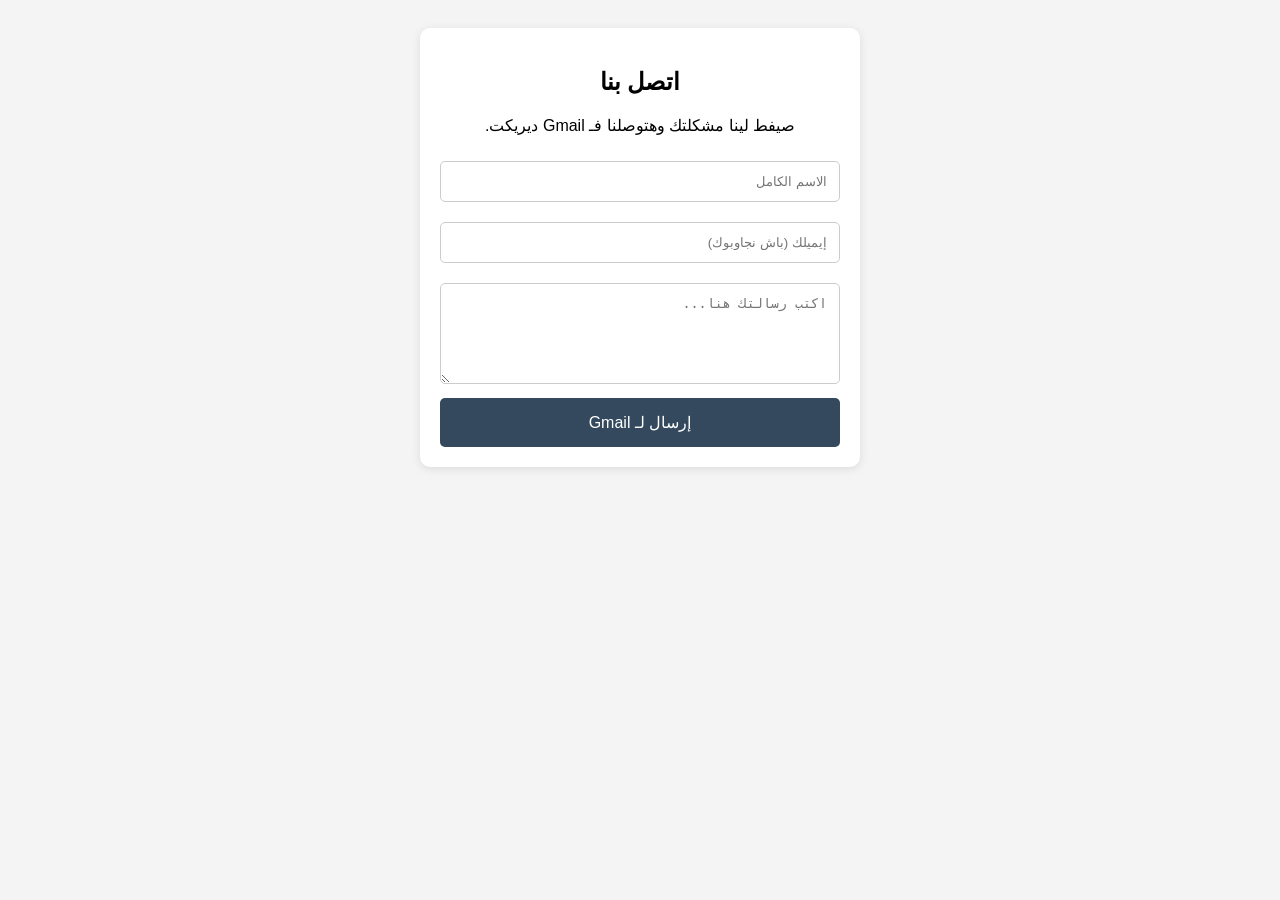
==== settings.html @ d610caf2 "Add settings.html for contact form in Arabic" ====
<!DOCTYPE html>
<html lang="ar" dir="rtl">
<head>
    <meta charset="UTF-8">
    <meta name="viewport" content="width=device-width, initial-scale=1.0">
    <title>الدعم الفني</title>
    <style>
        body { font-family: Arial, sans-serif; background-color: #f4f4f4; padding: 20px; text-align: center; }
        .form-container { background: white; padding: 20px; border-radius: 10px; box-shadow: 0 2px 10px rgba(0,0,0,0.1); max-width: 400px; margin: auto; }
        input, textarea { width: 100%; padding: 12px; margin: 10px 0; border: 1px solid #ccc; border-radius: 5px; box-sizing: border-box; }
        button { width: 100%; padding: 15px; background: #34495e; color: white; border: none; border-radius: 5px; cursor: pointer; font-size: 16px; }
        button:hover { background: #2c3e50; }
    </style>
</head>
<body>

    <div class="form-container">
        <h2>اتصل بنا</h2>
        <p>صيفط لينا مشكلتك وهتوصلنا فـ Gmail ديريكت.</p>
        
        <form action="https://formspree.io/f/mbdzokel" method="POST">
            <input type="text" name="name" placeholder="الاسم الكامل" required>
            <input type="email" name="_replyto" placeholder="إيميلك (باش نجاوبوك)" required>
            <textarea name="message" rows="5" placeholder="اكتب رسالتك هنا..." required></textarea>
            
            <button type="submit">إرسال لـ Gmail</button>
        </form>
    </div>

</body>
</html>
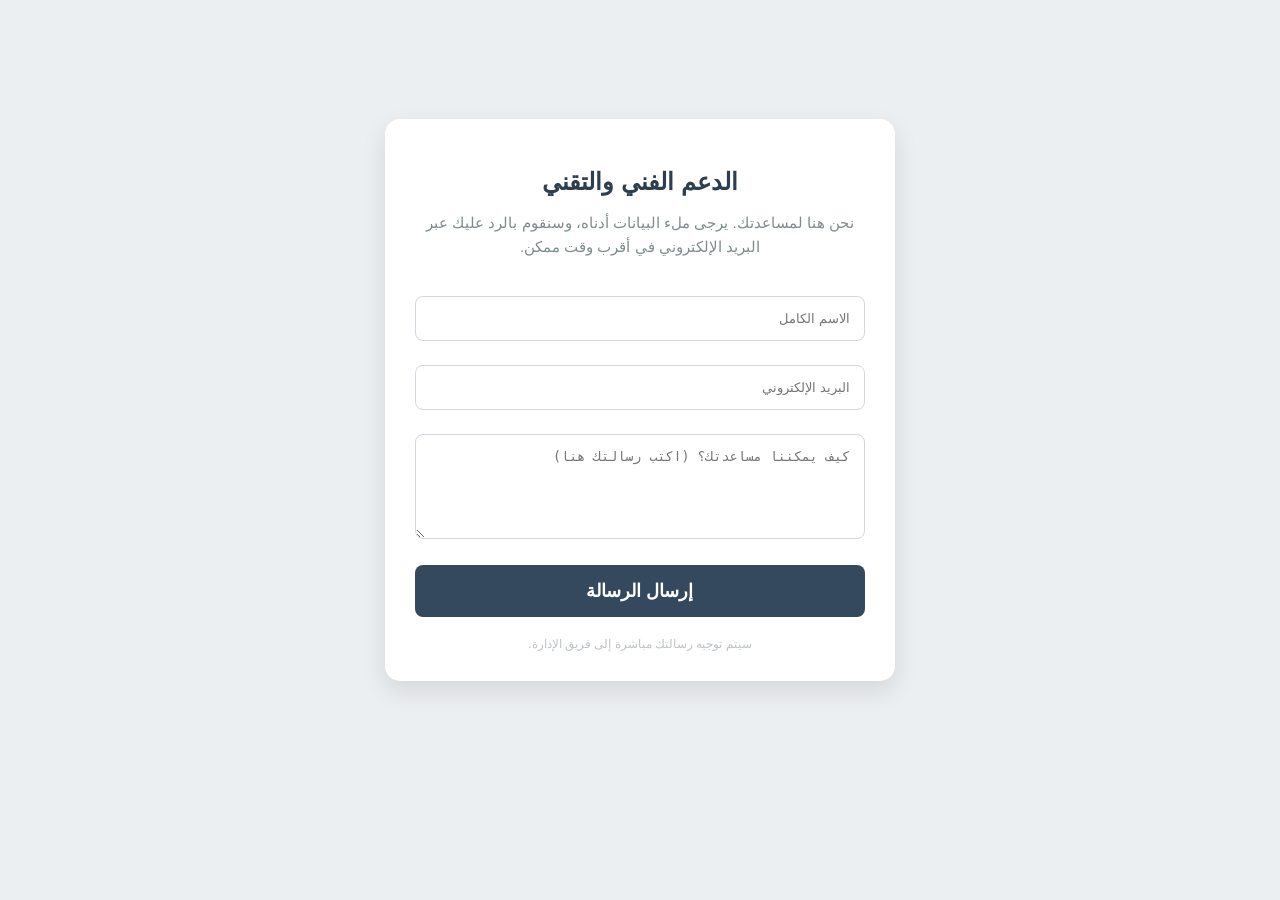
==== commit cf8da2a0: "Update settings.html" ====
--- a/settings.html
+++ b/settings.html
@@ -3,28 +3,76 @@
 <head>
     <meta charset="UTF-8">
     <meta name="viewport" content="width=device-width, initial-scale=1.0">
-    <title>الدعم الفني</title>
+    <title>مركز الدعم الفني</title>
     <style>
-        body { font-family: Arial, sans-serif; background-color: #f4f4f4; padding: 20px; text-align: center; }
-        .form-container { background: white; padding: 20px; border-radius: 10px; box-shadow: 0 2px 10px rgba(0,0,0,0.1); max-width: 400px; margin: auto; }
-        input, textarea { width: 100%; padding: 12px; margin: 10px 0; border: 1px solid #ccc; border-radius: 5px; box-sizing: border-box; }
-        button { width: 100%; padding: 15px; background: #34495e; color: white; border: none; border-radius: 5px; cursor: pointer; font-size: 16px; }
+        body { 
+            font-family: 'Segoe UI', Tahoma, Geneva, Verdana, sans-serif; 
+            background-color: #eceff1; 
+            padding: 40px 20px; 
+            display: flex;
+            justify-content: center;
+            align-items: center;
+            min-height: 80vh;
+            margin: 0;
+        }
+        .form-container { 
+            background: #ffffff; 
+            padding: 30px; 
+            border-radius: 15px; 
+            box-shadow: 0 10px 25px rgba(0,0,0,0.1); 
+            max-width: 450px; 
+            width: 100%;
+            text-align: center; 
+        }
+        h2 { color: #2c3e50; margin-bottom: 10px; font-size: 24px; }
+        p { color: #7f8c8d; font-size: 15px; margin-bottom: 25px; line-height: 1.6; }
+        
+        input, textarea { 
+            width: 100%; 
+            padding: 14px; 
+            margin: 12px 0; 
+            border: 1px solid #d1d8e0; 
+            border-radius: 8px; 
+            box-sizing: border-box; 
+            outline: none;
+            transition: border 0.3s;
+            text-align: right;
+        }
+        input:focus, textarea:focus { border: 2px solid #34495e; }
+        
+        button { 
+            width: 100%; 
+            padding: 15px; 
+            background: #34495e; 
+            color: white; 
+            border: none; 
+            border-radius: 8px; 
+            cursor: pointer; 
+            font-size: 18px; 
+            font-weight: bold;
+            transition: background 0.3s;
+            margin-top: 10px;
+        }
         button:hover { background: #2c3e50; }
+        
+        .footer-note { font-size: 12px; color: #bdc3c7; margin-top: 20px; }
     </style>
 </head>
 <body>
 
     <div class="form-container">
-        <h2>اتصل بنا</h2>
-        <p>صيفط لينا مشكلتك وهتوصلنا فـ Gmail ديريكت.</p>
+        <h2>الدعم الفني والتقني</h2>
+        <p>نحن هنا لمساعدتك. يرجى ملء البيانات أدناه، وسنقوم بالرد عليك عبر البريد الإلكتروني في أقرب وقت ممكن.</p>
         
         <form action="https://formspree.io/f/mbdzokel" method="POST">
             <input type="text" name="name" placeholder="الاسم الكامل" required>
-            <input type="email" name="_replyto" placeholder="إيميلك (باش نجاوبوك)" required>
-            <textarea name="message" rows="5" placeholder="اكتب رسالتك هنا..." required></textarea>
+            <input type="email" name="_replyto" placeholder="البريد الإلكتروني" required>
+            <textarea name="message" rows="5" placeholder="كيف يمكننا مساعدتك؟ (اكتب رسالتك هنا)" required></textarea>
             
-            <button type="submit">إرسال لـ Gmail</button>
+            <button type="submit">إرسال الرسالة</button>
         </form>
+
+        <div class="footer-note">سيتم توجيه رسالتك مباشرة إلى فريق الإدارة.</div>
     </div>
 
 </body>
